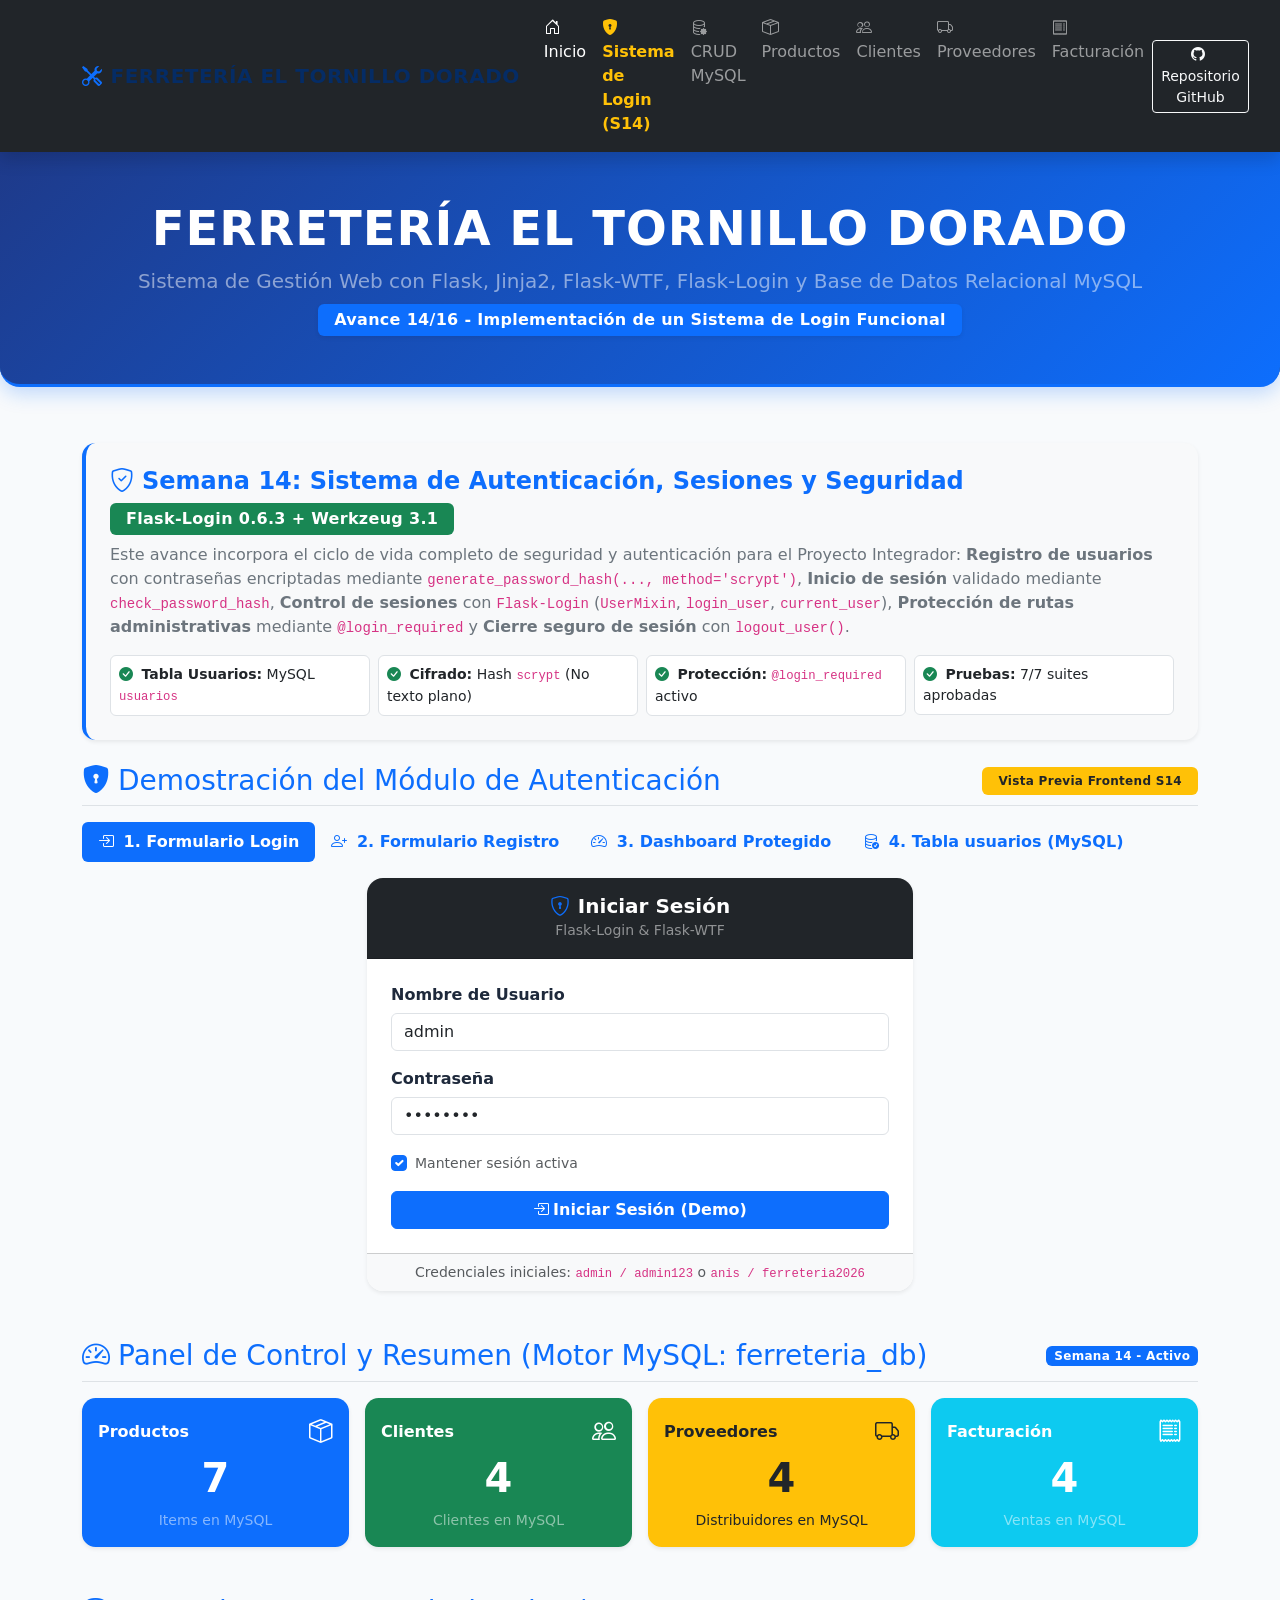
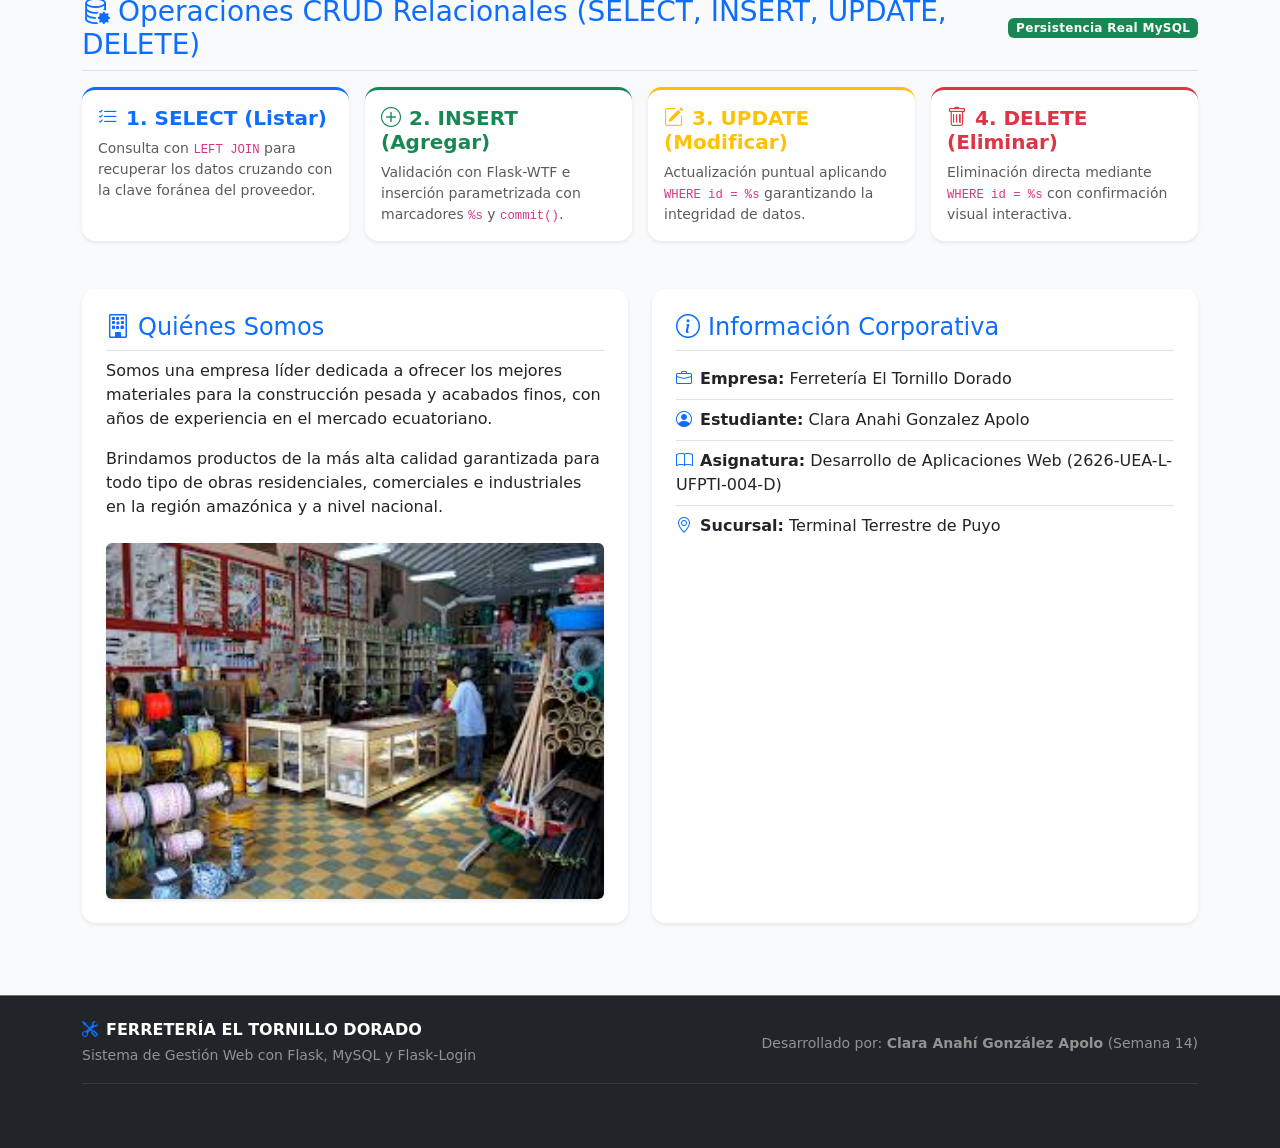
==== index.html @ 7a35a5f0 "Semana 14: Avance 14/16 - Implementación de un sistema de login funcional con Flask-Login, Werkzeug " ====
<!DOCTYPE html>
<html lang="es">
<head>
    <meta charset="UTF-8">
    <meta name="viewport" content="width=device-width, initial-scale=1.0">
    <title>Ferretería El Tornillo Dorado - Proyecto Integrador U4 (Semana 14)</title>
    <!-- Bootstrap 5 CSS -->
    <link href="https://cdn.jsdelivr.net/npm/bootstrap@5.3.2/dist/css/bootstrap.min.css" rel="stylesheet">
    <!-- Bootstrap Icons -->
    <link rel="stylesheet" href="https://cdn.jsdelivr.net/npm/bootstrap-icons@1.11.3/font/bootstrap-icons.min.css">
    <!-- Estilos personalizados -->
    <link rel="stylesheet" href="static/css/style.css">
</head>
<body>

    <!-- Navegación principal -->
    <nav class="navbar navbar-expand-lg navbar-dark bg-dark sticky-top shadow">
        <div class="container">
            <a class="navbar-brand fw-bold text-primary-emphasis" href="index.html">
                <i class="bi bi-tools text-primary me-2"></i>FERRETERÍA EL TORNILLO DORADO
            </a>
            <button class="navbar-toggler" type="button" data-bs-toggle="collapse" data-bs-target="#navbarNav" aria-controls="navbarNav" aria-expanded="false" aria-label="Toggle navigation">
                <span class="navbar-toggler-icon"></span>
            </button>
            <div class="collapse navbar-collapse" id="navbarNav">
                <ul class="navbar-nav me-auto">
                    <li class="nav-item"><a class="nav-link active" href="#resumen"><i class="bi bi-house-door me-1"></i>Inicio</a></li>
                    <li class="nav-item"><a class="nav-link text-warning fw-semibold" href="#auth-demo"><i class="bi bi-shield-lock-fill me-1"></i>Sistema de Login (S14)</a></li>
                    <li class="nav-item"><a class="nav-link" href="#crud"><i class="bi bi-database-gear me-1"></i>CRUD MySQL</a></li>
                    <li class="nav-item"><a class="nav-link" href="#productos"><i class="bi bi-box-seam me-1"></i>Productos</a></li>
                    <li class="nav-item"><a class="nav-link" href="#clientes"><i class="bi bi-people me-1"></i>Clientes</a></li>
                    <li class="nav-item"><a class="nav-link" href="#proveedores"><i class="bi bi-truck me-1"></i>Proveedores</a></li>
                    <li class="nav-item"><a class="nav-link" href="#facturacion"><i class="bi bi-receipt me-1"></i>Facturación</a></li>
                </ul>
                <div class="d-flex gap-2">
                    <a href="https://github.com/anis1605/2626-UEA-L-UFPTI-004-D-Semana14" target="_blank" class="btn btn-outline-light btn-sm">
                        <i class="bi bi-github me-1"></i>Repositorio GitHub
                    </a>
                </div>
            </div>
        </div>
    </nav>

    <!-- Encabezado Hero -->
    <header class="hero-header text-center py-5 bg-dark text-white border-bottom border-primary border-3">
        <div class="container">
            <h1 class="display-5 fw-bold text-uppercase">FERRETERÍA EL TORNILLO DORADO</h1>
            <p class="lead mb-2 text-white-50">Sistema de Gestión Web con Flask, Jinja2, Flask-WTF, Flask-Login y Base de Datos Relacional MySQL</p>
            <span class="badge bg-primary fs-6 px-3 py-2 shadow-sm">Avance 14/16 - Implementación de un Sistema de Login Funcional</span>
        </div>
    </header>

    <!-- Contenido principal -->
    <main class="container my-4">

        <!-- Banner Explicativo del Avance Semana 14 -->
        <div class="card p-4 border-start border-primary border-4 shadow-sm bg-light mb-4">
            <div class="d-flex justify-content-between align-items-center flex-wrap gap-2 mb-2">
                <h4 class="text-primary fw-bold mb-0">
                    <i class="bi bi-shield-check me-2"></i>Semana 14: Sistema de Autenticación, Sesiones y Seguridad
                </h4>
                <span class="badge bg-success px-3 py-2 fs-6">Flask-Login 0.6.3 + Werkzeug 3.1</span>
            </div>
            <p class="text-secondary mb-3">
                Este avance incorpora el ciclo de vida completo de seguridad y autenticación para el Proyecto Integrador:
                <strong>Registro de usuarios</strong> con contraseñas encriptadas mediante <code>generate_password_hash(..., method='scrypt')</code>,
                <strong>Inicio de sesión</strong> validado mediante <code>check_password_hash</code>,
                <strong>Control de sesiones</strong> con <code>Flask-Login</code> (<code>UserMixin</code>, <code>login_user</code>, <code>current_user</code>),
                <strong>Protección de rutas administrativas</strong> mediante <code>@login_required</code> y <strong>Cierre seguro de sesión</strong> con <code>logout_user()</code>.
            </p>
            <div class="row g-2 text-center text-md-start">
                <div class="col-md-3">
                    <div class="p-2 border rounded bg-white small">
                        <i class="bi bi-check-circle-fill text-success me-1"></i> <strong>Tabla Usuarios:</strong> MySQL <code>usuarios</code>
                    </div>
                </div>
                <div class="col-md-3">
                    <div class="p-2 border rounded bg-white small">
                        <i class="bi bi-check-circle-fill text-success me-1"></i> <strong>Cifrado:</strong> Hash <code>scrypt</code> (No texto plano)
                    </div>
                </div>
                <div class="col-md-3">
                    <div class="p-2 border rounded bg-white small">
                        <i class="bi bi-check-circle-fill text-success me-1"></i> <strong>Protección:</strong> <code>@login_required</code> activo
                    </div>
                </div>
                <div class="col-md-3">
                    <div class="p-2 border rounded bg-white small">
                        <i class="bi bi-check-circle-fill text-success me-1"></i> <strong>Pruebas:</strong> 7/7 suites aprobadas
                    </div>
                </div>
            </div>
        </div>

        <!-- Demostración Interactiva del Sistema de Login (S14) -->
        <section id="auth-demo" class="mb-5">
            <div class="d-flex justify-content-between align-items-center border-bottom pb-2 mb-3">
                <h3 class="text-primary mb-0"><i class="bi bi-shield-lock-fill me-2"></i>Demostración del Módulo de Autenticación</h3>
                <span class="badge bg-warning text-dark px-3 py-2">Vista Previa Frontend S14</span>
            </div>

            <ul class="nav nav-pills mb-3" id="pills-tab" role="tablist">
                <li class="nav-item" role="presentation">
                    <button class="nav-link active fw-bold" id="pills-login-tab" data-bs-toggle="pill" data-bs-target="#pills-login" type="button" role="tab">
                        <i class="bi bi-box-arrow-in-right me-1"></i> 1. Formulario Login
                    </button>
                </li>
                <li class="nav-item" role="presentation">
                    <button class="nav-link fw-bold" id="pills-registro-tab" data-bs-toggle="pill" data-bs-target="#pills-registro" type="button" role="tab">
                        <i class="bi bi-person-plus me-1"></i> 2. Formulario Registro
                    </button>
                </li>
                <li class="nav-item" role="presentation">
                    <button class="nav-link fw-bold" id="pills-dash-tab" data-bs-toggle="pill" data-bs-target="#pills-dash" type="button" role="tab">
                        <i class="bi bi-speedometer2 me-1"></i> 3. Dashboard Protegido
                    </button>
                </li>
                <li class="nav-item" role="presentation">
                    <button class="nav-link fw-bold" id="pills-db-tab" data-bs-toggle="pill" data-bs-target="#pills-db" type="button" role="tab">
                        <i class="bi bi-database-check me-1"></i> 4. Tabla usuarios (MySQL)
                    </button>
                </li>
            </ul>

            <div class="tab-content" id="pills-tabContent">
                <!-- Tab Login -->
                <div class="tab-pane fade show active" id="pills-login" role="tabpanel">
                    <div class="row justify-content-center">
                        <div class="col-md-6">
                            <div class="card shadow-sm border-0 rounded-4 overflow-hidden">
                                <div class="card-header bg-dark text-white text-center py-3">
                                    <h5 class="fw-bold mb-0"><i class="bi bi-shield-lock me-2 text-primary"></i>Iniciar Sesión</h5>
                                    <small class="text-white-50">Flask-Login & Flask-WTF</small>
                                </div>
                                <div class="card-body p-4 bg-white">
                                    <form onsubmit="event.preventDefault(); alert('En la aplicación Flask real (local), esto ejecuta check_password_hash() y login_user() contra MySQL.');">
                                        <div class="mb-3">
                                            <label class="form-label fw-semibold">Nombre de Usuario</label>
                                            <input type="text" class="form-control" value="admin" readonly>
                                        </div>
                                        <div class="mb-3">
                                            <label class="form-label fw-semibold">Contraseña</label>
                                            <input type="password" class="form-control" value="admin123" readonly>
                                        </div>
                                        <div class="mb-3 form-check">
                                            <input type="checkbox" class="form-check-input" id="checkSim" checked>
                                            <label class="form-check-label small text-muted" for="checkSim">Mantener sesión activa</label>
                                        </div>
                                        <div class="d-grid">
                                            <button type="submit" class="btn btn-primary fw-bold">
                                                <i class="bi bi-box-arrow-in-right me-1"></i>Iniciar Sesión (Demo)
                                            </button>
                                        </div>
                                    </form>
                                </div>
                                <div class="card-footer bg-light small text-center text-muted">
                                    Credenciales iniciales: <code>admin / admin123</code> o <code>anis / ferreteria2026</code>
                                </div>
                            </div>
                        </div>
                    </div>
                </div>

                <!-- Tab Registro -->
                <div class="tab-pane fade" id="pills-registro" role="tabpanel">
                    <div class="row justify-content-center">
                        <div class="col-md-6">
                            <div class="card shadow-sm border-0 rounded-4 overflow-hidden">
                                <div class="card-header bg-dark text-white text-center py-3">
                                    <h5 class="fw-bold mb-0"><i class="bi bi-person-plus me-2 text-success"></i>Registro de Nuevo Usuario</h5>
                                    <small class="text-white-50">Cifrado con Werkzeug generate_password_hash</small>
                                </div>
                                <div class="card-body p-4 bg-white">
                                    <form onsubmit="event.preventDefault(); alert('En Flask se genera el hash scrypt antes de ejecutar INSERT INTO usuarios.');">
                                        <div class="mb-3">
                                            <label class="form-label fw-semibold">Usuario (Único)</label>
                                            <input type="text" class="form-control" placeholder="Ej. claudia_admin">
                                        </div>
                                        <div class="mb-3">
                                            <label class="form-label fw-semibold">Nombre Completo</label>
                                            <input type="text" class="form-control" placeholder="Ej. Claudia Patricia Morales">
                                        </div>
                                        <div class="mb-3">
                                            <label class="form-label fw-semibold">Contraseña</label>
                                            <input type="password" class="form-control" placeholder="Mínimo 6 caracteres">
                                        </div>
                                        <div class="mb-3">
                                            <label class="form-label fw-semibold">Confirmar Contraseña</label>
                                            <input type="password" class="form-control" placeholder="Repita la contraseña">
                                        </div>
                                        <div class="d-grid">
                                            <button type="submit" class="btn btn-success fw-bold">
                                                <i class="bi bi-person-check me-1"></i>Registrar Cuenta
                                            </button>
                                        </div>
                                    </form>
                                </div>
                            </div>
                        </div>
                    </div>
                </div>

                <!-- Tab Dashboard -->
                <div class="tab-pane fade" id="pills-dash" role="tabpanel">
                    <div class="p-4 bg-dark text-white rounded-4 shadow-sm mb-3">
                        <div class="d-flex align-items-center mb-2">
                            <span class="badge bg-success me-2 px-3 py-2"><i class="bi bi-check-circle-fill me-1"></i>Sesión Activa</span>
                            <span class="badge bg-primary px-3 py-2">Rol: ADMIN</span>
                        </div>
                        <h3>¡Bienvenido(a), Clara Anahí González!</h3>
                        <p class="text-white-50 mb-3">Vista previa del panel administrativo accesible únicamente para usuarios autenticados con <code>@login_required</code>.</p>
                        <div class="d-flex gap-2">
                            <button class="btn btn-primary btn-sm"><i class="bi bi-box-seam me-1"></i>Gestionar Inventario</button>
                            <button class="btn btn-outline-danger btn-sm"><i class="bi bi-box-arrow-right me-1"></i>Cerrar Sesión (logout_user)</button>
                        </div>
                    </div>
                </div>

                <!-- Tab Base de Datos -->
                <div class="tab-pane fade" id="pills-db" role="tabpanel">
                    <div class="card shadow-sm border-0">
                        <div class="card-header bg-dark text-white d-flex justify-content-between align-items-center">
                            <span><i class="bi bi-table me-2"></i>Estructura y Registros de la Tabla <code>usuarios</code></span>
                            <span class="badge bg-info text-dark">MySQL: ferreteria_db</span>
                        </div>
                        <div class="table-responsive p-3">
                            <table class="table table-hover table-bordered align-middle mb-0">
                                <thead class="table-light">
                                    <tr>
                                        <th>ID</th>
                                        <th>Usuario</th>
                                        <th>Hash Almacenado (scrypt)</th>
                                        <th>Nombre</th>
                                        <th>Rol</th>
                                    </tr>
                                </thead>
                                <tbody>
                                    <tr>
                                        <td><code>1</code></td>
                                        <td><strong>admin</strong></td>
                                        <td><small class="text-muted font-monospace">scrypt:32768:8:1$rpEacFlUi0WEiBZQ$4ffd... (Protegido)</small></td>
                                        <td>Administrador General</td>
                                        <td><span class="badge bg-primary">admin</span></td>
                                    </tr>
                                    <tr>
                                        <td><code>2</code></td>
                                        <td><strong>anis</strong></td>
                                        <td><small class="text-muted font-monospace">scrypt:32768:8:1$nRKnSxNJhQjGMw2K$dfb2... (Protegido)</small></td>
                                        <td>Clara Anahí González</td>
                                        <td><span class="badge bg-primary">admin</span></td>
                                    </tr>
                                </tbody>
                            </table>
                        </div>
                    </div>
                </div>
            </div>
        </section>

        <!-- Resumen General -->
        <section id="resumen" class="mb-5">
            <div class="d-flex justify-content-between align-items-center border-bottom pb-2 mb-3">
                <h3 class="text-primary mb-0"><i class="bi bi-speedometer2 me-2"></i>Panel de Control y Resumen (Motor MySQL: ferreteria_db)</h3>
                <span class="badge bg-primary">Semana 14 - Activo</span>
            </div>
            <div class="row g-3 text-center">
                <div class="col-md-3 col-sm-6">
                    <div class="card p-3 bg-primary text-white h-100 shadow-sm">
                        <div class="d-flex justify-content-between align-items-center mb-1">
                            <span class="fw-semibold">Productos</span>
                            <i class="bi bi-box-seam fs-4"></i>
                        </div>
                        <h2 class="display-6 fw-bold">7</h2>
                        <p class="small mb-0 text-white-50">Items en MySQL</p>
                    </div>
                </div>
                <div class="col-md-3 col-sm-6">
                    <div class="card p-3 bg-success text-white h-100 shadow-sm">
                        <div class="d-flex justify-content-between align-items-center mb-1">
                            <span class="fw-semibold">Clientes</span>
                            <i class="bi bi-people fs-4"></i>
                        </div>
                        <h2 class="display-6 fw-bold">4</h2>
                        <p class="small mb-0 text-white-50">Clientes en MySQL</p>
                    </div>
                </div>
                <div class="col-md-3 col-sm-6">
                    <div class="card p-3 bg-warning text-dark h-100 shadow-sm">
                        <div class="d-flex justify-content-between align-items-center mb-1">
                            <span class="fw-semibold">Proveedores</span>
                            <i class="bi bi-truck fs-4"></i>
                        </div>
                        <h2 class="display-6 fw-bold">4</h2>
                        <p class="small mb-0 text-dark-50">Distribuidores en MySQL</p>
                    </div>
                </div>
                <div class="col-md-3 col-sm-6">
                    <div class="card p-3 bg-info text-white h-100 shadow-sm">
                        <div class="d-flex justify-content-between align-items-center mb-1">
                            <span class="fw-semibold">Facturación</span>
                            <i class="bi bi-receipt fs-4"></i>
                        </div>
                        <h2 class="display-6 fw-bold">4</h2>
                        <p class="small mb-0 text-white-50">Ventas en MySQL</p>
                    </div>
                </div>
            </div>
        </section>

        <!-- Sección de Operaciones CRUD en MySQL -->
        <section id="crud" class="mb-5">
            <div class="d-flex justify-content-between align-items-center border-bottom pb-2 mb-3">
                <h3 class="text-primary mb-0"><i class="bi bi-database-gear me-2"></i>Operaciones CRUD Relacionales (SELECT, INSERT, UPDATE, DELETE)</h3>
                <span class="badge bg-success">Persistencia Real MySQL</span>
            </div>
            <div class="row g-3">
                <div class="col-md-6 col-lg-3">
                    <div class="card h-100 p-3 border-top border-primary border-3 shadow-sm">
                        <h5 class="fw-bold text-primary"><i class="bi bi-list-check me-2"></i>1. SELECT (Listar)</h5>
                        <p class="small text-muted mb-0">Consulta con <code>LEFT JOIN</code> para recuperar los datos cruzando con la clave foránea del proveedor.</p>
                    </div>
                </div>
                <div class="col-md-6 col-lg-3">
                    <div class="card h-100 p-3 border-top border-success border-3 shadow-sm">
                        <h5 class="fw-bold text-success"><i class="bi bi-plus-circle me-2"></i>2. INSERT (Agregar)</h5>
                        <p class="small text-muted mb-0">Validación con Flask-WTF e inserción parametrizada con marcadores <code>%s</code> y <code>commit()</code>.</p>
                    </div>
                </div>
                <div class="col-md-6 col-lg-3">
                    <div class="card h-100 p-3 border-top border-warning border-3 shadow-sm">
                        <h5 class="fw-bold text-warning"><i class="bi bi-pencil-square me-2"></i>3. UPDATE (Modificar)</h5>
                        <p class="small text-muted mb-0">Actualización puntual aplicando <code>WHERE id = %s</code> garantizando la integridad de datos.</p>
                    </div>
                </div>
                <div class="col-md-6 col-lg-3">
                    <div class="card h-100 p-3 border-top border-danger border-3 shadow-sm">
                        <h5 class="fw-bold text-danger"><i class="bi bi-trash me-2"></i>4. DELETE (Eliminar)</h5>
                        <p class="small text-muted mb-0">Eliminación directa mediante <code>WHERE id = %s</code> con confirmación visual interactiva.</p>
                    </div>
                </div>
            </div>
        </section>

        <!-- Información Corporativa -->
        <section class="row g-4 mb-5">
            <div class="col-md-6">
                <div class="card h-100 p-4 shadow-sm">
                    <h4 class="text-primary border-bottom pb-2"><i class="bi bi-building me-2"></i>Quiénes Somos</h4>
                    <p>Somos una empresa líder dedicada a ofrecer los mejores materiales para la construcción pesada y acabados finos, con años de experiencia en el mercado ecuatoriano.</p>
                    <p>Brindamos productos de la más alta calidad garantizada para todo tipo de obras residenciales, comerciales e industriales en la región amazónica y a nivel nacional.</p>
                    <img src="static/img/ferreteria.jpg" alt="Ferretería El Tornillo Dorado" class="img-fluid rounded mt-2 shadow-sm">
                </div>
            </div>
            <div class="col-md-6">
                <div class="card h-100 p-4 shadow-sm">
                    <h4 class="text-primary border-bottom pb-2"><i class="bi bi-info-circle me-2"></i>Información Corporativa</h4>
                    <ul class="list-group list-group-flush mb-3">
                        <li class="list-group-item px-0"><strong><i class="bi bi-briefcase text-primary me-2"></i>Empresa:</strong> Ferretería El Tornillo Dorado</li>
                        <li class="list-group-item px-0"><strong><i class="bi bi-person-circle text-primary me-2"></i>Estudiante:</strong> Clara Anahi Gonzalez Apolo</li>
                        <li class="list-group-item px-0"><strong><i class="bi bi-book text-primary me-2"></i>Asignatura:</strong> Desarrollo de Aplicaciones Web (2626-UEA-L-UFPTI-004-D)</li>
                        <li class="list-group-item px-0"><strong><i class="bi bi-geo-alt text-primary me-2"></i>Sucursal:</strong> Terminal Terrestre de Puyo</li>
                    </ul>
                </div>
            </div>
        </section>

    </main>

    <!-- Pie de página -->
    <footer class="footer bg-dark text-white py-4 mt-auto border-top border-secondary">
        <div class="container text-center">
            <div class="row align-items-center">
                <div class="col-md-6 text-md-start mb-2 mb-md-0">
                    <h6 class="text-uppercase fw-bold mb-1"><i class="bi bi-tools text-primary me-2"></i>Ferretería El Tornillo Dorado</h6>
                    <small class="text-white-50">Sistema de Gestión Web con Flask, MySQL y Flask-Login</small>
                </div>
                <div class="col-md-6 text-md-end">
                    <small class="text-white-50">Desarrollado por: <strong>Clara Anahí González Apolo</strong> (Semana 14)</small>
                </div>
            </div>
            <hr class="border-secondary my-3">
            <small class="text-muted">&copy; 2026 Ferretería El Tornillo Dorado. Todos los derechos reservados.</small>
        </div>
    </footer>

    <!-- Bootstrap 5 JS Bundle -->
    <script src="https://cdn.jsdelivr.net/npm/bootstrap@5.3.2/dist/js/bootstrap.bundle.min.js"></script>
</body>
</html>
---- static/css/style.css ----
/* Estilos para Ferretería El Constructor - Avance 11/16 */

:root {
    --primary-color: #0d6efd;
    --secondary-color: #0b5ed7;
    --accent-color: #198754;
    --dark-bg: #1e293b;
    --light-bg: #f8fafc;
    --card-shadow: 0 4px 6px -1px rgba(0, 0, 0, 0.1), 0 2px 4px -1px rgba(0, 0, 0, 0.06);
}

body {
    font-family: 'Segoe UI', system-ui, -apple-system, BlinkMacSystemFont, Roboto, Oxygen, Ubuntu, Cantarell, sans-serif;
    background-color: var(--light-bg);
    color: #334155;
    min-height: 100vh;
    display: flex;
    flex-direction: column;
}

main {
    flex: 1 0 auto;
}

.hero-header {
    background: linear-gradient(135deg, #1e3a8a 0%, #0d6efd 100%);
    color: #ffffff;
    padding: 3rem 1rem;
    border-radius: 0 0 1.25rem 1.25rem;
    margin-bottom: 2rem;
    box-shadow: 0 6px 20px rgba(13, 110, 253, 0.25);
}

.hero-header h1 {
    font-weight: 800;
    letter-spacing: 1px;
}

.navbar-brand {
    font-weight: 700;
    letter-spacing: 0.5px;
}

.nav-link {
    font-weight: 500;
    transition: color 0.2s ease-in-out;
}

.card {
    border: none;
    border-radius: 0.85rem;
    box-shadow: var(--card-shadow);
    transition: transform 0.2s ease-in-out, box-shadow 0.2s ease-in-out;
}

.card:hover {
    box-shadow: 0 10px 15px -3px rgba(0, 0, 0, 0.1), 0 4px 6px -2px rgba(0, 0, 0, 0.05);
}

.table-responsive {
    border-radius: 0.75rem;
    overflow: hidden;
    box-shadow: var(--card-shadow);
}

.table th {
    background-color: #1e293b;
    color: #ffffff;
    vertical-align: middle;
}

/* Estilos para formularios y validación WTForms */
.form-label {
    margin-bottom: 0.35rem;
    color: #1e293b;
}

.form-control:focus, .form-select:focus {
    border-color: #3b82f6;
    box-shadow: 0 0 0 0.25rem rgba(59, 130, 246, 0.25);
}

.invalid-feedback {
    font-size: 0.85rem;
    font-weight: 500;
    margin-top: 0.3rem;
}

.is-invalid {
    border-color: #dc3545 !important;
    background-color: #fff8f8;
}

/* Pie de página */
footer {
    background-color: #0f172a;
    color: #94a3b8;
    padding: 2.5rem 0 1.5rem 0;
    margin-top: 3.5rem;
    border-top: 4px solid var(--primary-color);
}

footer a {
    color: #38bdf8;
    text-decoration: none;
}

footer a:hover {
    text-decoration: underline;
}

.badge {
    font-weight: 600;
    letter-spacing: 0.3px;
}
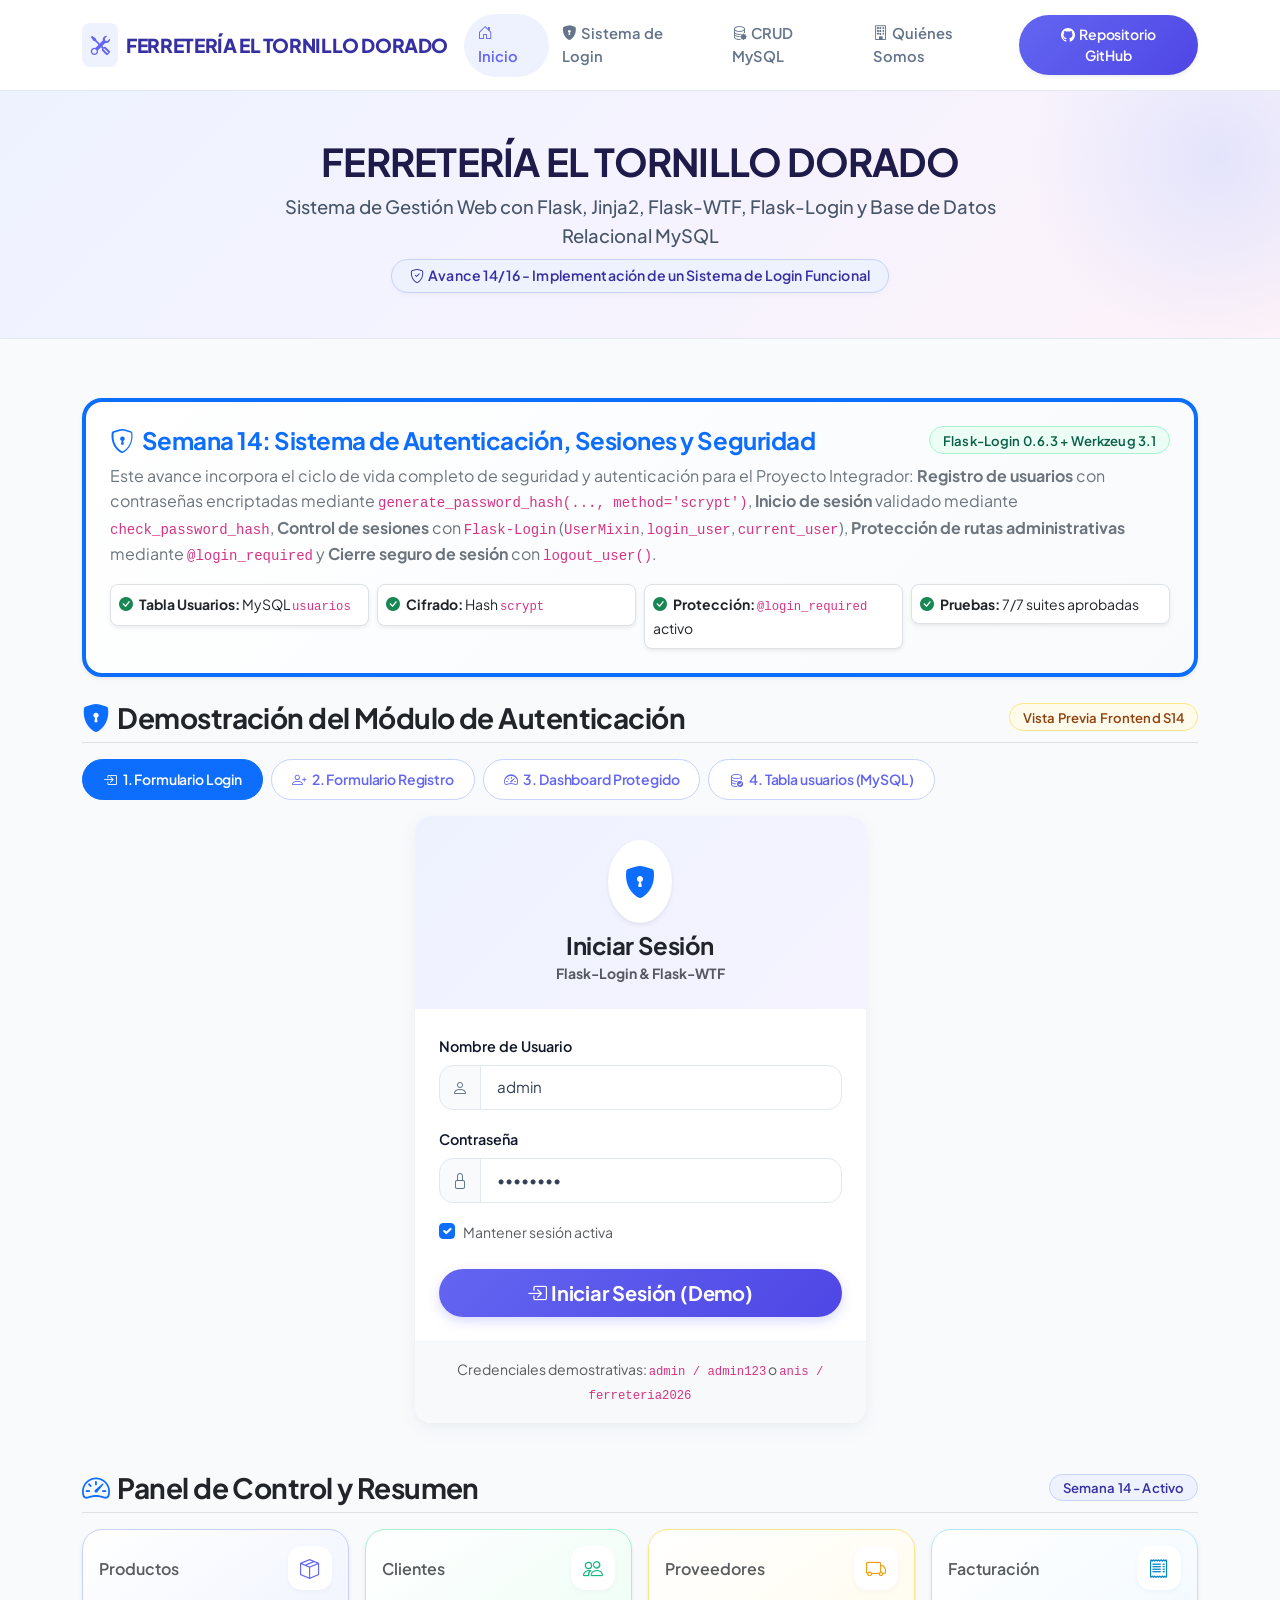
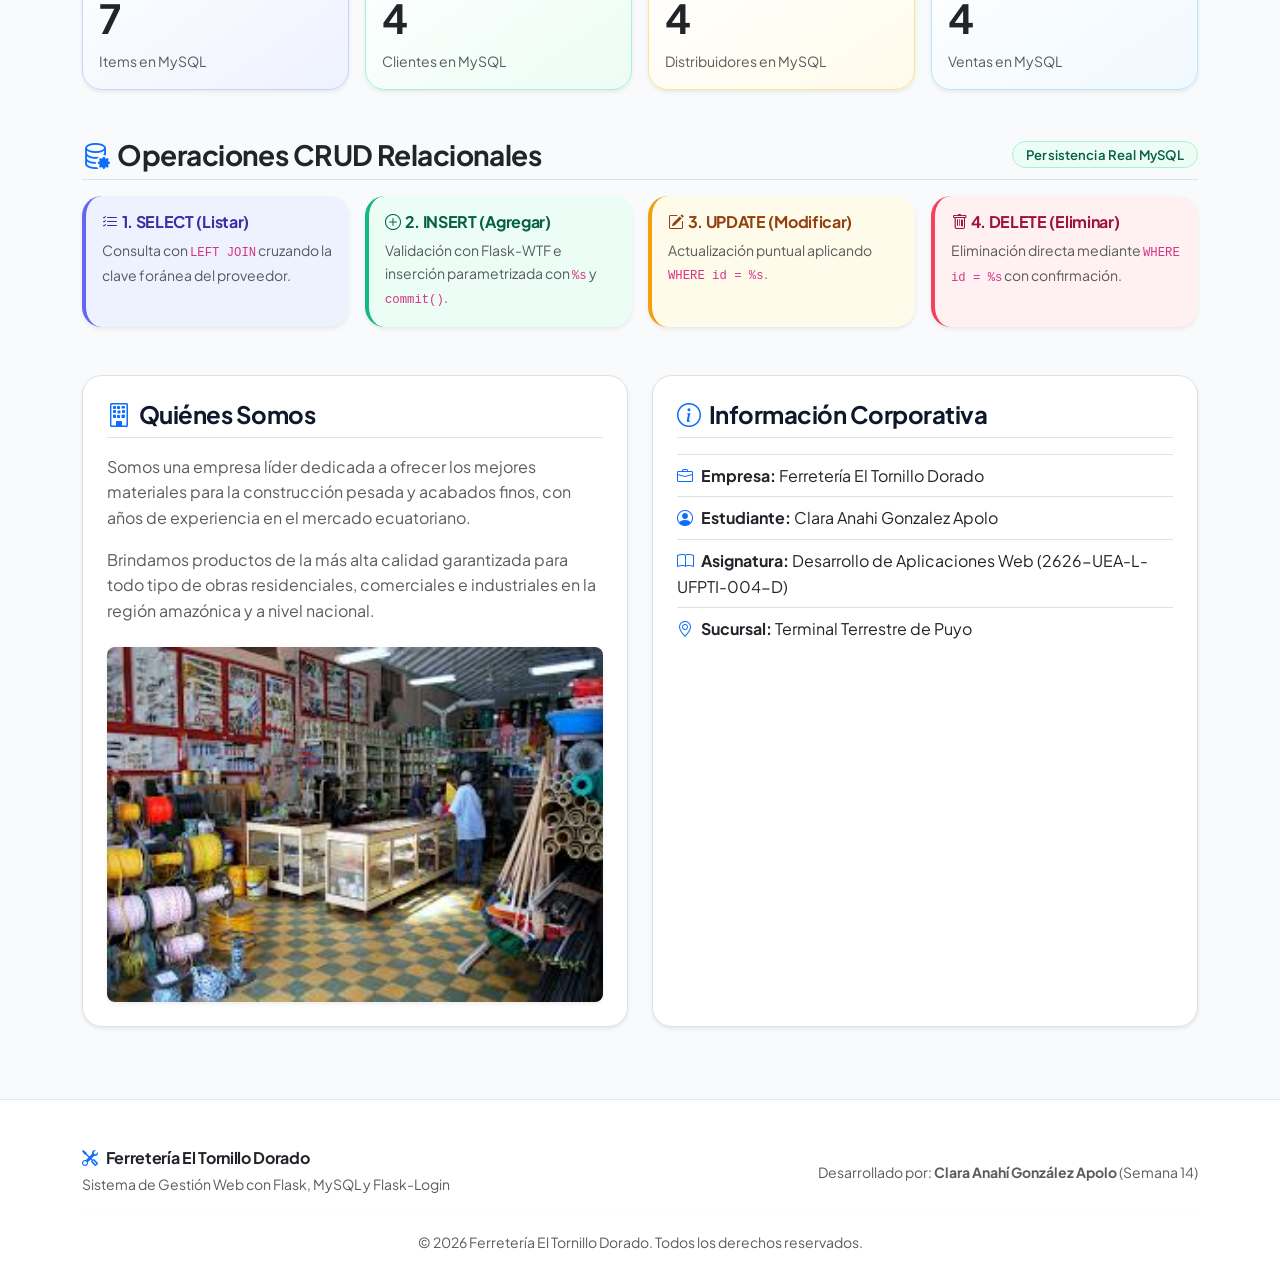
==== commit 723ee877: "style: Rediseño visual UI/UX pastel profesional, paleta suave, tipografía Plus Jakarta Sans y microi" ====
--- a/index.html
+++ b/index.html
@@ -4,36 +4,38 @@
     <meta charset="UTF-8">
     <meta name="viewport" content="width=device-width, initial-scale=1.0">
     <title>Ferretería El Tornillo Dorado - Proyecto Integrador U4 (Semana 14)</title>
+    <!-- Google Fonts: Plus Jakarta Sans -->
+    <link rel="preconnect" href="https://fonts.googleapis.com">
+    <link rel="preconnect" href="https://fonts.gstatic.com" crossorigin>
+    <link href="https://fonts.googleapis.com/css2?family=Plus+Jakarta+Sans:wght@300;400;500;600;700;800&display=swap" rel="stylesheet">
     <!-- Bootstrap 5 CSS -->
     <link href="https://cdn.jsdelivr.net/npm/bootstrap@5.3.2/dist/css/bootstrap.min.css" rel="stylesheet">
     <!-- Bootstrap Icons -->
     <link rel="stylesheet" href="https://cdn.jsdelivr.net/npm/bootstrap-icons@1.11.3/font/bootstrap-icons.min.css">
-    <!-- Estilos personalizados -->
+    <!-- Estilos personalizados Pastel UI/UX -->
     <link rel="stylesheet" href="static/css/style.css">
 </head>
 <body>
 
-    <!-- Navegación principal -->
-    <nav class="navbar navbar-expand-lg navbar-dark bg-dark sticky-top shadow">
+    <!-- Navegación principal Frosted Pastel -->
+    <nav class="navbar navbar-expand-lg sticky-top">
         <div class="container">
-            <a class="navbar-brand fw-bold text-primary-emphasis" href="index.html">
-                <i class="bi bi-tools text-primary me-2"></i>FERRETERÍA EL TORNILLO DORADO
+            <a class="navbar-brand" href="index.html">
+                <i class="bi bi-tools"></i>
+                <span>FERRETERÍA EL TORNILLO DORADO</span>
             </a>
-            <button class="navbar-toggler" type="button" data-bs-toggle="collapse" data-bs-target="#navbarNav" aria-controls="navbarNav" aria-expanded="false" aria-label="Toggle navigation">
+            <button class="navbar-toggler border-0 shadow-none" type="button" data-bs-toggle="collapse" data-bs-target="#navbarNav" aria-controls="navbarNav" aria-expanded="false" aria-label="Toggle navigation">
                 <span class="navbar-toggler-icon"></span>
             </button>
             <div class="collapse navbar-collapse" id="navbarNav">
-                <ul class="navbar-nav me-auto">
+                <ul class="navbar-nav me-auto mb-2 mb-lg-0 align-items-lg-center">
                     <li class="nav-item"><a class="nav-link active" href="#resumen"><i class="bi bi-house-door me-1"></i>Inicio</a></li>
-                    <li class="nav-item"><a class="nav-link text-warning fw-semibold" href="#auth-demo"><i class="bi bi-shield-lock-fill me-1"></i>Sistema de Login (S14)</a></li>
+                    <li class="nav-item"><a class="nav-link text-primary fw-semibold" href="#auth-demo"><i class="bi bi-shield-lock-fill me-1"></i>Sistema de Login</a></li>
                     <li class="nav-item"><a class="nav-link" href="#crud"><i class="bi bi-database-gear me-1"></i>CRUD MySQL</a></li>
-                    <li class="nav-item"><a class="nav-link" href="#productos"><i class="bi bi-box-seam me-1"></i>Productos</a></li>
-                    <li class="nav-item"><a class="nav-link" href="#clientes"><i class="bi bi-people me-1"></i>Clientes</a></li>
-                    <li class="nav-item"><a class="nav-link" href="#proveedores"><i class="bi bi-truck me-1"></i>Proveedores</a></li>
-                    <li class="nav-item"><a class="nav-link" href="#facturacion"><i class="bi bi-receipt me-1"></i>Facturación</a></li>
+                    <li class="nav-item"><a class="nav-link" href="#empresa"><i class="bi bi-building me-1"></i>Quiénes Somos</a></li>
                 </ul>
                 <div class="d-flex gap-2">
-                    <a href="https://github.com/anis1605/2626-UEA-L-UFPTI-004-D-Semana14" target="_blank" class="btn btn-outline-light btn-sm">
+                    <a href="https://github.com/anis1605/2626-UEA-L-UFPTI-004-D-Semana14" target="_blank" class="btn btn-primary btn-sm shadow-sm">
                         <i class="bi bi-github me-1"></i>Repositorio GitHub
                     </a>
                 </div>
@@ -41,25 +43,29 @@
         </div>
     </nav>
 
-    <!-- Encabezado Hero -->
-    <header class="hero-header text-center py-5 bg-dark text-white border-bottom border-primary border-3">
+    <!-- Encabezado Hero Suave -->
+    <header class="hero-header text-center">
         <div class="container">
-            <h1 class="display-5 fw-bold text-uppercase">FERRETERÍA EL TORNILLO DORADO</h1>
-            <p class="lead mb-2 text-white-50">Sistema de Gestión Web con Flask, Jinja2, Flask-WTF, Flask-Login y Base de Datos Relacional MySQL</p>
-            <span class="badge bg-primary fs-6 px-3 py-2 shadow-sm">Avance 14/16 - Implementación de un Sistema de Login Funcional</span>
+            <h1 class="display-5 fw-bold">FERRETERÍA EL TORNILLO DORADO</h1>
+            <p class="lead mb-0">Sistema de Gestión Web con Flask, Jinja2, Flask-WTF, Flask-Login y Base de Datos Relacional MySQL</p>
+            <div class="mt-2">
+                <span class="badge bg-primary">
+                    <i class="bi bi-shield-check me-1"></i>Avance 14/16 - Implementación de un Sistema de Login Funcional
+                </span>
+            </div>
         </div>
     </header>
 
     <!-- Contenido principal -->
     <main class="container my-4">
 
-        <!-- Banner Explicativo del Avance Semana 14 -->
-        <div class="card p-4 border-start border-primary border-4 shadow-sm bg-light mb-4">
+        <!-- Banner Explicativo del Avance Semana 14 en Tonos Suaves -->
+        <div class="card p-4 border-start border-primary border-4 shadow-sm mb-4" style="background: linear-gradient(135deg, #ffffff 0%, #f8fafc 100%);">
             <div class="d-flex justify-content-between align-items-center flex-wrap gap-2 mb-2">
                 <h4 class="text-primary fw-bold mb-0">
-                    <i class="bi bi-shield-check me-2"></i>Semana 14: Sistema de Autenticación, Sesiones y Seguridad
+                    <i class="bi bi-shield-lock me-2"></i>Semana 14: Sistema de Autenticación, Sesiones y Seguridad
                 </h4>
-                <span class="badge bg-success px-3 py-2 fs-6">Flask-Login 0.6.3 + Werkzeug 3.1</span>
+                <span class="badge bg-success">Flask-Login 0.6.3 + Werkzeug 3.1</span>
             </div>
             <p class="text-secondary mb-3">
                 Este avance incorpora el ciclo de vida completo de seguridad y autenticación para el Proyecto Integrador:
@@ -70,22 +76,22 @@
             </p>
             <div class="row g-2 text-center text-md-start">
                 <div class="col-md-3">
-                    <div class="p-2 border rounded bg-white small">
+                    <div class="p-2 border rounded-3 bg-white small shadow-sm">
                         <i class="bi bi-check-circle-fill text-success me-1"></i> <strong>Tabla Usuarios:</strong> MySQL <code>usuarios</code>
                     </div>
                 </div>
                 <div class="col-md-3">
-                    <div class="p-2 border rounded bg-white small">
-                        <i class="bi bi-check-circle-fill text-success me-1"></i> <strong>Cifrado:</strong> Hash <code>scrypt</code> (No texto plano)
+                    <div class="p-2 border rounded-3 bg-white small shadow-sm">
+                        <i class="bi bi-check-circle-fill text-success me-1"></i> <strong>Cifrado:</strong> Hash <code>scrypt</code>
                     </div>
                 </div>
                 <div class="col-md-3">
-                    <div class="p-2 border rounded bg-white small">
+                    <div class="p-2 border rounded-3 bg-white small shadow-sm">
                         <i class="bi bi-check-circle-fill text-success me-1"></i> <strong>Protección:</strong> <code>@login_required</code> activo
                     </div>
                 </div>
                 <div class="col-md-3">
-                    <div class="p-2 border rounded bg-white small">
+                    <div class="p-2 border rounded-3 bg-white small shadow-sm">
                         <i class="bi bi-check-circle-fill text-success me-1"></i> <strong>Pruebas:</strong> 7/7 suites aprobadas
                     </div>
                 </div>
@@ -95,28 +101,28 @@
         <!-- Demostración Interactiva del Sistema de Login (S14) -->
         <section id="auth-demo" class="mb-5">
             <div class="d-flex justify-content-between align-items-center border-bottom pb-2 mb-3">
-                <h3 class="text-primary mb-0"><i class="bi bi-shield-lock-fill me-2"></i>Demostración del Módulo de Autenticación</h3>
-                <span class="badge bg-warning text-dark px-3 py-2">Vista Previa Frontend S14</span>
-            </div>
-
-            <ul class="nav nav-pills mb-3" id="pills-tab" role="tablist">
+                <h3 class="mb-0 text-dark"><i class="bi bi-shield-lock-fill text-primary me-2"></i>Demostración del Módulo de Autenticación</h3>
+                <span class="badge bg-warning">Vista Previa Frontend S14</span>
+            </div>
+
+            <ul class="nav nav-pills mb-3 gap-2" id="pills-tab" role="tablist">
                 <li class="nav-item" role="presentation">
-                    <button class="nav-link active fw-bold" id="pills-login-tab" data-bs-toggle="pill" data-bs-target="#pills-login" type="button" role="tab">
+                    <button class="btn btn-outline-primary btn-sm active fw-semibold" id="pills-login-tab" data-bs-toggle="pill" data-bs-target="#pills-login" type="button" role="tab">
                         <i class="bi bi-box-arrow-in-right me-1"></i> 1. Formulario Login
                     </button>
                 </li>
                 <li class="nav-item" role="presentation">
-                    <button class="nav-link fw-bold" id="pills-registro-tab" data-bs-toggle="pill" data-bs-target="#pills-registro" type="button" role="tab">
+                    <button class="btn btn-outline-primary btn-sm fw-semibold" id="pills-registro-tab" data-bs-toggle="pill" data-bs-target="#pills-registro" type="button" role="tab">
                         <i class="bi bi-person-plus me-1"></i> 2. Formulario Registro
                     </button>
                 </li>
                 <li class="nav-item" role="presentation">
-                    <button class="nav-link fw-bold" id="pills-dash-tab" data-bs-toggle="pill" data-bs-target="#pills-dash" type="button" role="tab">
+                    <button class="btn btn-outline-primary btn-sm fw-semibold" id="pills-dash-tab" data-bs-toggle="pill" data-bs-target="#pills-dash" type="button" role="tab">
                         <i class="bi bi-speedometer2 me-1"></i> 3. Dashboard Protegido
                     </button>
                 </li>
                 <li class="nav-item" role="presentation">
-                    <button class="nav-link fw-bold" id="pills-db-tab" data-bs-toggle="pill" data-bs-target="#pills-db" type="button" role="tab">
+                    <button class="btn btn-outline-primary btn-sm fw-semibold" id="pills-db-tab" data-bs-toggle="pill" data-bs-target="#pills-db" type="button" role="tab">
                         <i class="bi bi-database-check me-1"></i> 4. Tabla usuarios (MySQL)
                     </button>
                 </li>
@@ -126,35 +132,44 @@
                 <!-- Tab Login -->
                 <div class="tab-pane fade show active" id="pills-login" role="tabpanel">
                     <div class="row justify-content-center">
-                        <div class="col-md-6">
-                            <div class="card shadow-sm border-0 rounded-4 overflow-hidden">
-                                <div class="card-header bg-dark text-white text-center py-3">
-                                    <h5 class="fw-bold mb-0"><i class="bi bi-shield-lock me-2 text-primary"></i>Iniciar Sesión</h5>
-                                    <small class="text-white-50">Flask-Login & Flask-WTF</small>
+                        <div class="col-md-6 col-lg-5">
+                            <div class="card shadow-md border-0 rounded-4 overflow-hidden">
+                                <div class="card-header text-center py-4 border-0" style="background: linear-gradient(135deg, #eef2ff 0%, #f5f3ff 100%);">
+                                    <div class="d-inline-flex p-3 rounded-circle bg-white shadow-sm text-primary mb-2">
+                                        <i class="bi bi-shield-lock-fill fs-2"></i>
+                                    </div>
+                                    <h4 class="fw-bold mb-0 text-dark">Iniciar Sesión</h4>
+                                    <small class="text-muted">Flask-Login & Flask-WTF</small>
                                 </div>
                                 <div class="card-body p-4 bg-white">
-                                    <form onsubmit="event.preventDefault(); alert('En la aplicación Flask real (local), esto ejecuta check_password_hash() y login_user() contra MySQL.');">
+                                    <form onsubmit="event.preventDefault(); alert('En la aplicación Flask local, esto ejecuta check_password_hash() y login_user() contra MySQL.');">
                                         <div class="mb-3">
-                                            <label class="form-label fw-semibold">Nombre de Usuario</label>
-                                            <input type="text" class="form-control" value="admin" readonly>
+                                            <label class="form-label">Nombre de Usuario</label>
+                                            <div class="input-group">
+                                                <span class="input-group-text"><i class="bi bi-person"></i></span>
+                                                <input type="text" class="form-control" value="admin" readonly>
+                                            </div>
                                         </div>
                                         <div class="mb-3">
-                                            <label class="form-label fw-semibold">Contraseña</label>
-                                            <input type="password" class="form-control" value="admin123" readonly>
-                                        </div>
-                                        <div class="mb-3 form-check">
+                                            <label class="form-label">Contraseña</label>
+                                            <div class="input-group">
+                                                <span class="input-group-text"><i class="bi bi-lock"></i></span>
+                                                <input type="password" class="form-control" value="admin123" readonly>
+                                            </div>
+                                        </div>
+                                        <div class="mb-4 form-check">
                                             <input type="checkbox" class="form-check-input" id="checkSim" checked>
                                             <label class="form-check-label small text-muted" for="checkSim">Mantener sesión activa</label>
                                         </div>
                                         <div class="d-grid">
-                                            <button type="submit" class="btn btn-primary fw-bold">
+                                            <button type="submit" class="btn btn-primary btn-lg fw-bold">
                                                 <i class="bi bi-box-arrow-in-right me-1"></i>Iniciar Sesión (Demo)
                                             </button>
                                         </div>
                                     </form>
                                 </div>
-                                <div class="card-footer bg-light small text-center text-muted">
-                                    Credenciales iniciales: <code>admin / admin123</code> o <code>anis / ferreteria2026</code>
+                                <div class="card-footer bg-light small text-center text-muted py-3">
+                                    Credenciales demostrativas: <code>admin / admin123</code> o <code>anis / ferreteria2026</code>
                                 </div>
                             </div>
                         </div>
@@ -164,32 +179,35 @@
                 <!-- Tab Registro -->
                 <div class="tab-pane fade" id="pills-registro" role="tabpanel">
                     <div class="row justify-content-center">
-                        <div class="col-md-6">
-                            <div class="card shadow-sm border-0 rounded-4 overflow-hidden">
-                                <div class="card-header bg-dark text-white text-center py-3">
-                                    <h5 class="fw-bold mb-0"><i class="bi bi-person-plus me-2 text-success"></i>Registro de Nuevo Usuario</h5>
-                                    <small class="text-white-50">Cifrado con Werkzeug generate_password_hash</small>
+                        <div class="col-md-6 col-lg-5">
+                            <div class="card shadow-md border-0 rounded-4 overflow-hidden">
+                                <div class="card-header text-center py-4 border-0" style="background: linear-gradient(135deg, #ecfdf5 0%, #f0fdfa 100%);">
+                                    <div class="d-inline-flex p-3 rounded-circle bg-white shadow-sm text-success mb-2">
+                                        <i class="bi bi-person-plus-fill fs-2"></i>
+                                    </div>
+                                    <h4 class="fw-bold mb-0 text-dark">Registro de Nuevo Usuario</h4>
+                                    <small class="text-muted">Cifrado con Werkzeug generate_password_hash</small>
                                 </div>
                                 <div class="card-body p-4 bg-white">
                                     <form onsubmit="event.preventDefault(); alert('En Flask se genera el hash scrypt antes de ejecutar INSERT INTO usuarios.');">
                                         <div class="mb-3">
-                                            <label class="form-label fw-semibold">Usuario (Único)</label>
+                                            <label class="form-label">Usuario (Único)</label>
                                             <input type="text" class="form-control" placeholder="Ej. claudia_admin">
                                         </div>
                                         <div class="mb-3">
-                                            <label class="form-label fw-semibold">Nombre Completo</label>
+                                            <label class="form-label">Nombre Completo</label>
                                             <input type="text" class="form-control" placeholder="Ej. Claudia Patricia Morales">
                                         </div>
                                         <div class="mb-3">
-                                            <label class="form-label fw-semibold">Contraseña</label>
+                                            <label class="form-label">Contraseña</label>
                                             <input type="password" class="form-control" placeholder="Mínimo 6 caracteres">
                                         </div>
-                                        <div class="mb-3">
-                                            <label class="form-label fw-semibold">Confirmar Contraseña</label>
+                                        <div class="mb-4">
+                                            <label class="form-label">Confirmar Contraseña</label>
                                             <input type="password" class="form-control" placeholder="Repita la contraseña">
                                         </div>
                                         <div class="d-grid">
-                                            <button type="submit" class="btn btn-success fw-bold">
+                                            <button type="submit" class="btn btn-success btn-lg fw-bold">
                                                 <i class="bi bi-person-check me-1"></i>Registrar Cuenta
                                             </button>
                                         </div>
@@ -202,13 +220,13 @@
 
                 <!-- Tab Dashboard -->
                 <div class="tab-pane fade" id="pills-dash" role="tabpanel">
-                    <div class="p-4 bg-dark text-white rounded-4 shadow-sm mb-3">
+                    <div class="p-4 p-md-5 rounded-4 shadow-sm mb-3" style="background: linear-gradient(135deg, #eef2ff 0%, #f5f3ff 50%, #fdf4ff 100%); border: 1px solid var(--pastel-indigo-border);">
                         <div class="d-flex align-items-center mb-2">
                             <span class="badge bg-success me-2 px-3 py-2"><i class="bi bi-check-circle-fill me-1"></i>Sesión Activa</span>
                             <span class="badge bg-primary px-3 py-2">Rol: ADMIN</span>
                         </div>
-                        <h3>¡Bienvenido(a), Clara Anahí González!</h3>
-                        <p class="text-white-50 mb-3">Vista previa del panel administrativo accesible únicamente para usuarios autenticados con <code>@login_required</code>.</p>
+                        <h3 class="fw-bold text-dark">¡Bienvenido(a), Clara Anahí González!</h3>
+                        <p class="text-secondary mb-3">Vista previa del panel administrativo accesible únicamente para usuarios autenticados con <code>@login_required</code>.</p>
                         <div class="d-flex gap-2">
                             <button class="btn btn-primary btn-sm"><i class="bi bi-box-seam me-1"></i>Gestionar Inventario</button>
                             <button class="btn btn-outline-danger btn-sm"><i class="bi bi-box-arrow-right me-1"></i>Cerrar Sesión (logout_user)</button>
@@ -218,14 +236,14 @@
 
                 <!-- Tab Base de Datos -->
                 <div class="tab-pane fade" id="pills-db" role="tabpanel">
-                    <div class="card shadow-sm border-0">
-                        <div class="card-header bg-dark text-white d-flex justify-content-between align-items-center">
-                            <span><i class="bi bi-table me-2"></i>Estructura y Registros de la Tabla <code>usuarios</code></span>
-                            <span class="badge bg-info text-dark">MySQL: ferreteria_db</span>
-                        </div>
-                        <div class="table-responsive p-3">
-                            <table class="table table-hover table-bordered align-middle mb-0">
-                                <thead class="table-light">
+                    <div class="card shadow-sm border rounded-4 overflow-hidden">
+                        <div class="card-header bg-white d-flex justify-content-between align-items-center py-3">
+                            <span class="fw-bold text-dark"><i class="bi bi-table text-primary me-2"></i>Estructura y Registros de la Tabla <code>usuarios</code></span>
+                            <span class="badge bg-info">MySQL: ferreteria_db</span>
+                        </div>
+                        <div class="table-responsive p-0">
+                            <table class="table table-hover align-middle mb-0">
+                                <thead>
                                     <tr>
                                         <th>ID</th>
                                         <th>Usuario</th>
@@ -260,48 +278,48 @@
         <!-- Resumen General -->
         <section id="resumen" class="mb-5">
             <div class="d-flex justify-content-between align-items-center border-bottom pb-2 mb-3">
-                <h3 class="text-primary mb-0"><i class="bi bi-speedometer2 me-2"></i>Panel de Control y Resumen (Motor MySQL: ferreteria_db)</h3>
+                <h3 class="mb-0 text-dark"><i class="bi bi-speedometer2 text-primary me-2"></i>Panel de Control y Resumen</h3>
                 <span class="badge bg-primary">Semana 14 - Activo</span>
             </div>
-            <div class="row g-3 text-center">
+            <div class="row g-3">
                 <div class="col-md-3 col-sm-6">
-                    <div class="card p-3 bg-primary text-white h-100 shadow-sm">
+                    <div class="card p-3 metric-card-indigo h-100 shadow-sm">
                         <div class="d-flex justify-content-between align-items-center mb-1">
-                            <span class="fw-semibold">Productos</span>
-                            <i class="bi bi-box-seam fs-4"></i>
-                        </div>
-                        <h2 class="display-6 fw-bold">7</h2>
-                        <p class="small mb-0 text-white-50">Items en MySQL</p>
+                            <span class="fw-semibold text-muted">Productos</span>
+                            <div class="metric-icon"><i class="bi bi-box-seam"></i></div>
+                        </div>
+                        <h2 class="display-6 fw-bold text-dark">7</h2>
+                        <p class="small mb-0 text-muted">Items en MySQL</p>
                     </div>
                 </div>
                 <div class="col-md-3 col-sm-6">
-                    <div class="card p-3 bg-success text-white h-100 shadow-sm">
+                    <div class="card p-3 metric-card-mint h-100 shadow-sm">
                         <div class="d-flex justify-content-between align-items-center mb-1">
-                            <span class="fw-semibold">Clientes</span>
-                            <i class="bi bi-people fs-4"></i>
-                        </div>
-                        <h2 class="display-6 fw-bold">4</h2>
-                        <p class="small mb-0 text-white-50">Clientes en MySQL</p>
+                            <span class="fw-semibold text-muted">Clientes</span>
+                            <div class="metric-icon"><i class="bi bi-people"></i></div>
+                        </div>
+                        <h2 class="display-6 fw-bold text-dark">4</h2>
+                        <p class="small mb-0 text-muted">Clientes en MySQL</p>
                     </div>
                 </div>
                 <div class="col-md-3 col-sm-6">
-                    <div class="card p-3 bg-warning text-dark h-100 shadow-sm">
+                    <div class="card p-3 metric-card-amber h-100 shadow-sm">
                         <div class="d-flex justify-content-between align-items-center mb-1">
-                            <span class="fw-semibold">Proveedores</span>
-                            <i class="bi bi-truck fs-4"></i>
-                        </div>
-                        <h2 class="display-6 fw-bold">4</h2>
-                        <p class="small mb-0 text-dark-50">Distribuidores en MySQL</p>
+                            <span class="fw-semibold text-muted">Proveedores</span>
+                            <div class="metric-icon"><i class="bi bi-truck"></i></div>
+                        </div>
+                        <h2 class="display-6 fw-bold text-dark">4</h2>
+                        <p class="small mb-0 text-muted">Distribuidores en MySQL</p>
                     </div>
                 </div>
                 <div class="col-md-3 col-sm-6">
-                    <div class="card p-3 bg-info text-white h-100 shadow-sm">
+                    <div class="card p-3 metric-card-sky h-100 shadow-sm">
                         <div class="d-flex justify-content-between align-items-center mb-1">
-                            <span class="fw-semibold">Facturación</span>
-                            <i class="bi bi-receipt fs-4"></i>
-                        </div>
-                        <h2 class="display-6 fw-bold">4</h2>
-                        <p class="small mb-0 text-white-50">Ventas en MySQL</p>
+                            <span class="fw-semibold text-muted">Facturación</span>
+                            <div class="metric-icon"><i class="bi bi-receipt"></i></div>
+                        </div>
+                        <h2 class="display-6 fw-bold text-dark">4</h2>
+                        <p class="small mb-0 text-muted">Ventas en MySQL</p>
                     </div>
                 </div>
             </div>
@@ -310,55 +328,55 @@
         <!-- Sección de Operaciones CRUD en MySQL -->
         <section id="crud" class="mb-5">
             <div class="d-flex justify-content-between align-items-center border-bottom pb-2 mb-3">
-                <h3 class="text-primary mb-0"><i class="bi bi-database-gear me-2"></i>Operaciones CRUD Relacionales (SELECT, INSERT, UPDATE, DELETE)</h3>
+                <h3 class="mb-0 text-dark"><i class="bi bi-database-gear text-primary me-2"></i>Operaciones CRUD Relacionales</h3>
                 <span class="badge bg-success">Persistencia Real MySQL</span>
             </div>
             <div class="row g-3">
                 <div class="col-md-6 col-lg-3">
-                    <div class="card h-100 p-3 border-top border-primary border-3 shadow-sm">
-                        <h5 class="fw-bold text-primary"><i class="bi bi-list-check me-2"></i>1. SELECT (Listar)</h5>
-                        <p class="small text-muted mb-0">Consulta con <code>LEFT JOIN</code> para recuperar los datos cruzando con la clave foránea del proveedor.</p>
+                    <div class="card h-100 p-3 shadow-sm border-0" style="background: var(--pastel-indigo-light); border-left: 4px solid var(--pastel-indigo) !important;">
+                        <h6 class="fw-bold" style="color: var(--pastel-indigo-text);"><i class="bi bi-list-check me-1"></i>1. SELECT (Listar)</h6>
+                        <p class="small text-muted mb-0">Consulta con <code>LEFT JOIN</code> cruzando la clave foránea del proveedor.</p>
                     </div>
                 </div>
                 <div class="col-md-6 col-lg-3">
-                    <div class="card h-100 p-3 border-top border-success border-3 shadow-sm">
-                        <h5 class="fw-bold text-success"><i class="bi bi-plus-circle me-2"></i>2. INSERT (Agregar)</h5>
-                        <p class="small text-muted mb-0">Validación con Flask-WTF e inserción parametrizada con marcadores <code>%s</code> y <code>commit()</code>.</p>
+                    <div class="card h-100 p-3 shadow-sm border-0" style="background: var(--pastel-mint-light); border-left: 4px solid var(--pastel-mint) !important;">
+                        <h6 class="fw-bold" style="color: var(--pastel-mint-text);"><i class="bi bi-plus-circle me-1"></i>2. INSERT (Agregar)</h6>
+                        <p class="small text-muted mb-0">Validación con Flask-WTF e inserción parametrizada con <code>%s</code> y <code>commit()</code>.</p>
                     </div>
                 </div>
                 <div class="col-md-6 col-lg-3">
-                    <div class="card h-100 p-3 border-top border-warning border-3 shadow-sm">
-                        <h5 class="fw-bold text-warning"><i class="bi bi-pencil-square me-2"></i>3. UPDATE (Modificar)</h5>
-                        <p class="small text-muted mb-0">Actualización puntual aplicando <code>WHERE id = %s</code> garantizando la integridad de datos.</p>
+                    <div class="card h-100 p-3 shadow-sm border-0" style="background: var(--pastel-amber-light); border-left: 4px solid var(--pastel-amber) !important;">
+                        <h6 class="fw-bold" style="color: var(--pastel-amber-text);"><i class="bi bi-pencil-square me-1"></i>3. UPDATE (Modificar)</h6>
+                        <p class="small text-muted mb-0">Actualización puntual aplicando <code>WHERE id = %s</code>.</p>
                     </div>
                 </div>
                 <div class="col-md-6 col-lg-3">
-                    <div class="card h-100 p-3 border-top border-danger border-3 shadow-sm">
-                        <h5 class="fw-bold text-danger"><i class="bi bi-trash me-2"></i>4. DELETE (Eliminar)</h5>
-                        <p class="small text-muted mb-0">Eliminación directa mediante <code>WHERE id = %s</code> con confirmación visual interactiva.</p>
+                    <div class="card h-100 p-3 shadow-sm border-0" style="background: var(--pastel-rose-light); border-left: 4px solid var(--pastel-rose) !important;">
+                        <h6 class="fw-bold" style="color: var(--pastel-rose-text);"><i class="bi bi-trash me-1"></i>4. DELETE (Eliminar)</h6>
+                        <p class="small text-muted mb-0">Eliminación directa mediante <code>WHERE id = %s</code> con confirmación.</p>
                     </div>
                 </div>
             </div>
         </section>
 
         <!-- Información Corporativa -->
-        <section class="row g-4 mb-5">
+        <section id="empresa" class="row g-4 mb-5">
             <div class="col-md-6">
-                <div class="card h-100 p-4 shadow-sm">
-                    <h4 class="text-primary border-bottom pb-2"><i class="bi bi-building me-2"></i>Quiénes Somos</h4>
-                    <p>Somos una empresa líder dedicada a ofrecer los mejores materiales para la construcción pesada y acabados finos, con años de experiencia en el mercado ecuatoriano.</p>
-                    <p>Brindamos productos de la más alta calidad garantizada para todo tipo de obras residenciales, comerciales e industriales en la región amazónica y a nivel nacional.</p>
-                    <img src="static/img/ferreteria.jpg" alt="Ferretería El Tornillo Dorado" class="img-fluid rounded mt-2 shadow-sm">
+                <div class="card h-100 p-4 shadow-sm border">
+                    <h4 class="border-bottom pb-2 mb-3"><i class="bi bi-building text-primary me-2"></i>Quiénes Somos</h4>
+                    <p class="text-muted">Somos una empresa líder dedicada a ofrecer los mejores materiales para la construcción pesada y acabados finos, con años de experiencia en el mercado ecuatoriano.</p>
+                    <p class="text-muted">Brindamos productos de la más alta calidad garantizada para todo tipo de obras residenciales, comerciales e industriales en la región amazónica y a nivel nacional.</p>
+                    <img src="static/img/ferreteria.jpg" alt="Ferretería El Tornillo Dorado" class="img-fluid rounded-3 mt-2 shadow-sm">
                 </div>
             </div>
             <div class="col-md-6">
-                <div class="card h-100 p-4 shadow-sm">
-                    <h4 class="text-primary border-bottom pb-2"><i class="bi bi-info-circle me-2"></i>Información Corporativa</h4>
+                <div class="card h-100 p-4 shadow-sm border">
+                    <h4 class="border-bottom pb-2 mb-3"><i class="bi bi-info-circle text-primary me-2"></i>Información Corporativa</h4>
                     <ul class="list-group list-group-flush mb-3">
-                        <li class="list-group-item px-0"><strong><i class="bi bi-briefcase text-primary me-2"></i>Empresa:</strong> Ferretería El Tornillo Dorado</li>
-                        <li class="list-group-item px-0"><strong><i class="bi bi-person-circle text-primary me-2"></i>Estudiante:</strong> Clara Anahi Gonzalez Apolo</li>
-                        <li class="list-group-item px-0"><strong><i class="bi bi-book text-primary me-2"></i>Asignatura:</strong> Desarrollo de Aplicaciones Web (2626-UEA-L-UFPTI-004-D)</li>
-                        <li class="list-group-item px-0"><strong><i class="bi bi-geo-alt text-primary me-2"></i>Sucursal:</strong> Terminal Terrestre de Puyo</li>
+                        <li class="list-group-item px-0 bg-transparent"><strong><i class="bi bi-briefcase text-primary me-2"></i>Empresa:</strong> Ferretería El Tornillo Dorado</li>
+                        <li class="list-group-item px-0 bg-transparent"><strong><i class="bi bi-person-circle text-primary me-2"></i>Estudiante:</strong> Clara Anahi Gonzalez Apolo</li>
+                        <li class="list-group-item px-0 bg-transparent"><strong><i class="bi bi-book text-primary me-2"></i>Asignatura:</strong> Desarrollo de Aplicaciones Web (2626-UEA-L-UFPTI-004-D)</li>
+                        <li class="list-group-item px-0 bg-transparent"><strong><i class="bi bi-geo-alt text-primary me-2"></i>Sucursal:</strong> Terminal Terrestre de Puyo</li>
                     </ul>
                 </div>
             </div>
@@ -366,19 +384,19 @@
 
     </main>
 
-    <!-- Pie de página -->
-    <footer class="footer bg-dark text-white py-4 mt-auto border-top border-secondary">
+    <!-- Pie de página Pastel -->
+    <footer class="footer mt-auto">
         <div class="container text-center">
             <div class="row align-items-center">
                 <div class="col-md-6 text-md-start mb-2 mb-md-0">
-                    <h6 class="text-uppercase fw-bold mb-1"><i class="bi bi-tools text-primary me-2"></i>Ferretería El Tornillo Dorado</h6>
-                    <small class="text-white-50">Sistema de Gestión Web con Flask, MySQL y Flask-Login</small>
+                    <h6 class="fw-bold mb-1 text-dark"><i class="bi bi-tools text-primary me-2"></i>Ferretería El Tornillo Dorado</h6>
+                    <small class="text-muted">Sistema de Gestión Web con Flask, MySQL y Flask-Login</small>
                 </div>
                 <div class="col-md-6 text-md-end">
-                    <small class="text-white-50">Desarrollado por: <strong>Clara Anahí González Apolo</strong> (Semana 14)</small>
-                </div>
-            </div>
-            <hr class="border-secondary my-3">
+                    <small class="text-muted">Desarrollado por: <strong>Clara Anahí González Apolo</strong> (Semana 14)</small>
+                </div>
+            </div>
+            <hr class="my-3">
             <small class="text-muted">&copy; 2026 Ferretería El Tornillo Dorado. Todos los derechos reservados.</small>
         </div>
     </footer>
--- a/static/css/style.css
+++ b/static/css/style.css
@@ -1,115 +1,594 @@
-/* Estilos para Ferretería El Constructor - Avance 11/16 */
+/* ==============================================================================
+   FERRETERÍA EL TORNILLO DORADO - SISTEMA DE DISEÑO UI/UX PASTEL PROFESIONAL
+   Diseño suave, moderno, limpio y amigable para entornos SaaS y de Gestión
+   ============================================================================== */
+
+@import url('https://fonts.googleapis.com/css2?family=Plus+Jakarta+Sans:wght@300;400;500;600;700;800&display=swap');
 
 :root {
-    --primary-color: #0d6efd;
-    --secondary-color: #0b5ed7;
-    --accent-color: #198754;
-    --dark-bg: #1e293b;
-    --light-bg: #f8fafc;
-    --card-shadow: 0 4px 6px -1px rgba(0, 0, 0, 0.1), 0 2px 4px -1px rgba(0, 0, 0, 0.06);
-}
-
+    /* Paleta Pastel Profesional */
+    --pastel-indigo: #6366f1;
+    --pastel-indigo-light: #eef2ff;
+    --pastel-indigo-border: #c7d2fe;
+    --pastel-indigo-text: #3730a3;
+
+    --pastel-teal: #0d9488;
+    --pastel-teal-light: #f0fdfa;
+    --pastel-teal-border: #99f6e4;
+    --pastel-teal-text: #115e59;
+
+    --pastel-mint: #10b981;
+    --pastel-mint-light: #ecfdf5;
+    --pastel-mint-border: #a7f3d0;
+    --pastel-mint-text: #065f46;
+
+    --pastel-peach: #f97316;
+    --pastel-peach-light: #fff7ed;
+    --pastel-peach-border: #ffedd5;
+    --pastel-peach-text: #9a3412;
+
+    --pastel-amber: #f59e0b;
+    --pastel-amber-light: #fffbeb;
+    --pastel-amber-border: #fde68a;
+    --pastel-amber-text: #92400e;
+
+    --pastel-rose: #f43f5e;
+    --pastel-rose-light: #fff1f2;
+    --pastel-rose-border: #fecdd3;
+    --pastel-rose-text: #9f1239;
+
+    --pastel-sky: #0284c7;
+    --pastel-sky-light: #f0f9ff;
+    --pastel-sky-border: #bae6fd;
+    --pastel-sky-text: #0369a1;
+
+    --pastel-lavender: #8b5cf6;
+    --pastel-lavender-light: #f5f3ff;
+    --pastel-lavender-border: #ddd6fe;
+    --pastel-lavender-text: #5b21b6;
+
+    /* Fondos y Neutros */
+    --bg-canvas: #f8fafc;
+    --bg-card: #ffffff;
+    --text-heading: #0f172a;
+    --text-body: #334155;
+    --text-muted: #64748b;
+    --border-soft: #e2e8f0;
+    --border-light: #f1f5f9;
+
+    /* Sombras Difusas Suaves */
+    --shadow-sm: 0 2px 4px rgba(148, 163, 184, 0.08);
+    --shadow-md: 0 6px 18px -2px rgba(148, 163, 184, 0.12), 0 2px 6px -1px rgba(148, 163, 184, 0.06);
+    --shadow-lg: 0 12px 28px -4px rgba(148, 163, 184, 0.15), 0 4px 10px -2px rgba(148, 163, 184, 0.08);
+    --shadow-pill: 0 4px 12px rgba(99, 102, 241, 0.12);
+
+    /* Radios Suaves */
+    --radius-sm: 8px;
+    --radius-md: 14px;
+    --radius-lg: 20px;
+    --radius-full: 9999px;
+}
+
+/* ==============================================================================
+   RESET Y TIPOGRAFÍA
+   ============================================================================== */
 body {
-    font-family: 'Segoe UI', system-ui, -apple-system, BlinkMacSystemFont, Roboto, Oxygen, Ubuntu, Cantarell, sans-serif;
-    background-color: var(--light-bg);
-    color: #334155;
+    font-family: 'Plus Jakarta Sans', system-ui, -apple-system, sans-serif;
+    background-color: var(--bg-canvas);
+    color: var(--text-body);
+    line-height: 1.6;
     min-height: 100vh;
     display: flex;
     flex-direction: column;
+    -webkit-font-smoothing: antialiased;
 }
 
 main {
     flex: 1 0 auto;
 }
 
+h1, h2, h3, h4, h5, h6 {
+    font-weight: 700;
+    color: var(--text-heading);
+    letter-spacing: -0.02em;
+}
+
+/* ==============================================================================
+   BARRA DE NAVEGACIÓN FROSTED PASTEL
+   ============================================================================== */
+.navbar {
+    background: rgba(255, 255, 255, 0.88) !important;
+    backdrop-filter: blur(14px);
+    -webkit-backdrop-filter: blur(14px);
+    border-bottom: 1px solid var(--border-soft) !important;
+    padding: 0.85rem 0;
+    transition: all 0.3s ease;
+}
+
+.navbar-brand {
+    font-weight: 800;
+    font-size: 1.2rem;
+    color: var(--pastel-indigo-text) !important;
+    letter-spacing: -0.02em;
+    display: flex;
+    align-items: center;
+}
+
+.navbar-brand i {
+    color: var(--pastel-indigo);
+    background: var(--pastel-indigo-light);
+    padding: 0.4rem 0.55rem;
+    border-radius: var(--radius-sm);
+    margin-right: 0.5rem;
+}
+
+.nav-link {
+    font-weight: 600;
+    color: var(--text-muted) !important;
+    padding: 0.5rem 0.85rem !important;
+    border-radius: var(--radius-full);
+    transition: all 0.2s ease;
+    font-size: 0.92rem;
+}
+
+.nav-link:hover, .nav-link.active {
+    color: var(--pastel-indigo) !important;
+    background-color: var(--pastel-indigo-light);
+}
+
+.dropdown-menu {
+    background: #ffffff;
+    border: 1px solid var(--border-soft);
+    border-radius: var(--radius-md);
+    box-shadow: var(--shadow-lg);
+    padding: 0.5rem;
+}
+
+.dropdown-item {
+    font-weight: 500;
+    color: var(--text-body);
+    border-radius: var(--radius-sm);
+    padding: 0.5rem 0.85rem;
+    transition: all 0.15s ease;
+}
+
+.dropdown-item:hover {
+    background-color: var(--pastel-indigo-light);
+    color: var(--pastel-indigo-text);
+}
+
+.dropdown-divider {
+    border-color: var(--border-light);
+}
+
+/* ==============================================================================
+   HERO HEADER SUAVE Y AIROSO
+   ============================================================================== */
 .hero-header {
-    background: linear-gradient(135deg, #1e3a8a 0%, #0d6efd 100%);
-    color: #ffffff;
-    padding: 3rem 1rem;
-    border-radius: 0 0 1.25rem 1.25rem;
-    margin-bottom: 2rem;
-    box-shadow: 0 6px 20px rgba(13, 110, 253, 0.25);
+    background: linear-gradient(135deg, #eef2ff 0%, #f5f3ff 50%, #fdf2f8 100%);
+    color: var(--text-heading);
+    padding: 3rem 1.5rem 2.8rem;
+    border-bottom: 1px solid var(--border-soft);
+    margin-bottom: 2.2rem;
+    position: relative;
+    overflow: hidden;
+}
+
+.hero-header::before {
+    content: '';
+    position: absolute;
+    top: -50%;
+    right: -10%;
+    width: 380px;
+    height: 380px;
+    background: radial-gradient(circle, rgba(199, 210, 254, 0.45) 0%, rgba(255, 255, 255, 0) 70%);
+    border-radius: 50%;
+    pointer-events: none;
 }
 
 .hero-header h1 {
     font-weight: 800;
-    letter-spacing: 1px;
-}
-
-.navbar-brand {
+    font-size: 2.4rem;
+    color: #1e1b4b;
+    margin-bottom: 0.4rem;
+}
+
+.hero-header p.lead {
+    color: #475569;
+    font-weight: 500;
+    font-size: 1.15rem;
+    max-width: 750px;
+    margin: 0 auto;
+}
+
+.hero-header .badge {
+    box-shadow: var(--shadow-sm);
+    padding: 0.55rem 1.15rem;
+    border-radius: var(--radius-full);
+    font-weight: 600;
+    font-size: 0.88rem;
+    background-color: #ffffff !important;
+    color: var(--pastel-indigo-text) !important;
+    border: 1px solid var(--pastel-indigo-border);
+}
+
+/* ==============================================================================
+   TARJETAS Y CONTENEDORES (CARD DESIGN)
+   ============================================================================== */
+.card {
+    background-color: var(--bg-card);
+    border: 1px solid var(--border-soft);
+    border-radius: var(--radius-lg);
+    box-shadow: var(--shadow-md);
+    transition: transform 0.25s cubic-bezier(0.16, 1, 0.3, 1), box-shadow 0.25s ease;
+    overflow: hidden;
+}
+
+.card:hover {
+    box-shadow: var(--shadow-lg);
+}
+
+.card-header {
+    background: #ffffff;
+    border-bottom: 1px solid var(--border-light);
+    padding: 1.25rem 1.5rem;
     font-weight: 700;
-    letter-spacing: 0.5px;
-}
-
-.nav-link {
-    font-weight: 500;
-    transition: color 0.2s ease-in-out;
-}
-
-.card {
+}
+
+.card-footer {
+    background: #f8fafc;
+    border-top: 1px solid var(--border-light);
+    padding: 1rem 1.5rem;
+}
+
+/* ==============================================================================
+   TARJETAS DE MÉTRICAS PASTEL
+   ============================================================================== */
+.metric-card-indigo {
+    background: linear-gradient(145deg, #ffffff 0%, #eef2ff 100%) !important;
+    border: 1px solid var(--pastel-indigo-border) !important;
+    color: var(--text-heading) !important;
+}
+.metric-card-indigo .metric-icon {
+    background: #ffffff;
+    color: var(--pastel-indigo);
+    box-shadow: var(--shadow-sm);
+}
+
+.metric-card-mint {
+    background: linear-gradient(145deg, #ffffff 0%, #ecfdf5 100%) !important;
+    border: 1px solid var(--pastel-mint-border) !important;
+    color: var(--text-heading) !important;
+}
+.metric-card-mint .metric-icon {
+    background: #ffffff;
+    color: var(--pastel-mint);
+    box-shadow: var(--shadow-sm);
+}
+
+.metric-card-amber {
+    background: linear-gradient(145deg, #ffffff 0%, #fffbeb 100%) !important;
+    border: 1px solid var(--pastel-amber-border) !important;
+    color: var(--text-heading) !important;
+}
+.metric-card-amber .metric-icon {
+    background: #ffffff;
+    color: var(--pastel-amber);
+    box-shadow: var(--shadow-sm);
+}
+
+.metric-card-sky {
+    background: linear-gradient(145deg, #ffffff 0%, #f0f9ff 100%) !important;
+    border: 1px solid var(--pastel-sky-border) !important;
+    color: var(--text-heading) !important;
+}
+.metric-card-sky .metric-icon {
+    background: #ffffff;
+    color: var(--pastel-sky);
+    box-shadow: var(--shadow-sm);
+}
+
+.metric-icon {
+    width: 44px;
+    height: 44px;
+    border-radius: var(--radius-md);
+    display: inline-flex;
+    align-items: center;
+    justify-content: center;
+    font-size: 1.25rem;
+}
+
+/* ==============================================================================
+   BOTONES PASTEL CON MICROMOVIMIENTO
+   ============================================================================== */
+.btn {
+    font-family: inherit;
+    font-weight: 600;
+    border-radius: var(--radius-full);
+    padding: 0.55rem 1.25rem;
+    transition: all 0.2s cubic-bezier(0.16, 1, 0.3, 1);
+    letter-spacing: -0.01em;
+}
+
+.btn:active {
+    transform: scale(0.98);
+}
+
+.btn-primary {
+    background: linear-gradient(135deg, #6366f1 0%, #4f46e5 100%);
     border: none;
-    border-radius: 0.85rem;
-    box-shadow: var(--card-shadow);
-    transition: transform 0.2s ease-in-out, box-shadow 0.2s ease-in-out;
-}
-
-.card:hover {
-    box-shadow: 0 10px 15px -3px rgba(0, 0, 0, 0.1), 0 4px 6px -2px rgba(0, 0, 0, 0.05);
-}
-
-.table-responsive {
-    border-radius: 0.75rem;
-    overflow: hidden;
-    box-shadow: var(--card-shadow);
-}
-
-.table th {
-    background-color: #1e293b;
     color: #ffffff;
-    vertical-align: middle;
-}
-
-/* Estilos para formularios y validación WTForms */
-.form-label {
-    margin-bottom: 0.35rem;
-    color: #1e293b;
-}
-
-.form-control:focus, .form-select:focus {
-    border-color: #3b82f6;
-    box-shadow: 0 0 0 0.25rem rgba(59, 130, 246, 0.25);
-}
-
-.invalid-feedback {
-    font-size: 0.85rem;
-    font-weight: 500;
-    margin-top: 0.3rem;
-}
-
-.is-invalid {
-    border-color: #dc3545 !important;
-    background-color: #fff8f8;
-}
-
-/* Pie de página */
-footer {
-    background-color: #0f172a;
-    color: #94a3b8;
-    padding: 2.5rem 0 1.5rem 0;
-    margin-top: 3.5rem;
-    border-top: 4px solid var(--primary-color);
-}
-
-footer a {
-    color: #38bdf8;
-    text-decoration: none;
-}
-
-footer a:hover {
-    text-decoration: underline;
-}
-
+    box-shadow: 0 4px 12px rgba(99, 102, 241, 0.25);
+}
+
+.btn-primary:hover {
+    background: linear-gradient(135deg, #4f46e5 0%, #4338ca 100%);
+    transform: translateY(-2px);
+    box-shadow: 0 6px 16px rgba(99, 102, 241, 0.35);
+    color: #ffffff;
+}
+
+.btn-success {
+    background: linear-gradient(135deg, #10b981 0%, #059669 100%);
+    border: none;
+    color: #ffffff;
+    box-shadow: 0 4px 12px rgba(16, 185, 129, 0.25);
+}
+
+.btn-success:hover {
+    background: linear-gradient(135deg, #059669 0%, #047857 100%);
+    transform: translateY(-2px);
+    box-shadow: 0 6px 16px rgba(16, 185, 129, 0.35);
+    color: #ffffff;
+}
+
+.btn-outline-primary {
+    color: var(--pastel-indigo);
+    border: 1.5px solid var(--pastel-indigo-border);
+    background-color: #ffffff;
+}
+
+.btn-outline-primary:hover {
+    background-color: var(--pastel-indigo-light);
+    border-color: var(--pastel-indigo);
+    color: var(--pastel-indigo-text);
+    transform: translateY(-1px);
+}
+
+.btn-outline-danger {
+    color: var(--pastel-rose);
+    border: 1.5px solid var(--pastel-rose-border);
+    background-color: #ffffff;
+}
+
+.btn-outline-danger:hover {
+    background-color: var(--pastel-rose-light);
+    border-color: var(--pastel-rose);
+    color: var(--pastel-rose-text);
+    transform: translateY(-1px);
+}
+
+.btn-outline-light {
+    color: var(--text-body);
+    border: 1.5px solid var(--border-soft);
+    background: #ffffff;
+}
+
+.btn-outline-light:hover {
+    background: var(--bg-canvas);
+    color: var(--text-heading);
+    border-color: #cbd5e1;
+}
+
+/* ==============================================================================
+   BADGES PASTEL SUAVES
+   ============================================================================== */
 .badge {
     font-weight: 600;
-    letter-spacing: 0.3px;
-}
+    padding: 0.4rem 0.8rem;
+    border-radius: var(--radius-full);
+    font-size: 0.82rem;
+    letter-spacing: 0.01em;
+}
+
+.badge.bg-primary {
+    background-color: var(--pastel-indigo-light) !important;
+    color: var(--pastel-indigo-text) !important;
+    border: 1px solid var(--pastel-indigo-border);
+}
+
+.badge.bg-success {
+    background-color: var(--pastel-mint-light) !important;
+    color: var(--pastel-mint-text) !important;
+    border: 1px solid var(--pastel-mint-border);
+}
+
+.badge.bg-warning {
+    background-color: var(--pastel-amber-light) !important;
+    color: var(--pastel-amber-text) !important;
+    border: 1px solid var(--pastel-amber-border);
+}
+
+.badge.bg-danger {
+    background-color: var(--pastel-rose-light) !important;
+    color: var(--pastel-rose-text) !important;
+    border: 1px solid var(--pastel-rose-border);
+}
+
+.badge.bg-info {
+    background-color: var(--pastel-sky-light) !important;
+    color: var(--pastel-sky-text) !important;
+    border: 1px solid var(--pastel-sky-border);
+}
+
+.badge.bg-secondary {
+    background-color: #f1f5f9 !important;
+    color: #475569 !important;
+    border: 1px solid #e2e8f0;
+}
+
+/* ==============================================================================
+   TABLAS LIMPIAS Y SUAVES
+   ============================================================================== */
+.table-responsive {
+    border-radius: var(--radius-md);
+    border: 1px solid var(--border-soft);
+    background: #ffffff;
+    box-shadow: var(--shadow-sm);
+}
+
+.table {
+    margin-bottom: 0;
+    font-size: 0.93rem;
+}
+
+.table thead th, thead.table-dark th {
+    background: #f8fafc !important;
+    color: #475569 !important;
+    font-weight: 700;
+    font-size: 0.78rem;
+    text-transform: uppercase;
+    letter-spacing: 0.05em;
+    padding: 0.95rem 1rem;
+    border-bottom: 1.5px solid var(--border-soft) !important;
+}
+
+.table tbody tr {
+    transition: background-color 0.15s ease;
+}
+
+.table tbody tr:hover {
+    background-color: #f8fafc !important;
+}
+
+.table tbody td {
+    padding: 0.95rem 1rem;
+    vertical-align: middle;
+    border-bottom: 1px solid var(--border-light);
+    color: var(--text-body);
+}
+
+/* ==============================================================================
+   FORMULARIOS Y CAMPOS WTFORMS
+   ============================================================================== */
+.form-label {
+    font-weight: 600;
+    font-size: 0.9rem;
+    color: var(--text-heading);
+    margin-bottom: 0.4rem;
+}
+
+.form-control, .form-select {
+    border-radius: var(--radius-md);
+    border: 1.5px solid var(--border-soft);
+    padding: 0.65rem 1rem;
+    font-size: 0.95rem;
+    color: var(--text-body);
+    background-color: #ffffff;
+    transition: all 0.2s ease;
+}
+
+.form-control:focus, .form-select:focus {
+    border-color: var(--pastel-indigo);
+    background-color: #ffffff;
+    box-shadow: 0 0 0 4px rgba(99, 102, 241, 0.12);
+    outline: none;
+}
+
+.input-group-text {
+    background-color: #f8fafc;
+    border: 1.5px solid var(--border-soft);
+    border-radius: var(--radius-md) 0 0 var(--radius-md);
+    color: var(--text-muted);
+}
+
+.input-group .form-control {
+    border-radius: 0 var(--radius-md) var(--radius-md) 0;
+}
+
+.is-invalid {
+    border-color: var(--pastel-rose) !important;
+    background-color: var(--pastel-rose-light) !important;
+}
+
+.is-invalid:focus {
+    box-shadow: 0 0 0 4px rgba(244, 63, 94, 0.15) !important;
+}
+
+/* ==============================================================================
+   ALERTAS FLASH PASTEL
+   ============================================================================== */
+.alert {
+    border-radius: var(--radius-md);
+    padding: 0.9rem 1.25rem;
+    font-weight: 500;
+    font-size: 0.92rem;
+    box-shadow: var(--shadow-sm);
+    border-width: 1px;
+}
+
+.alert-success {
+    background-color: var(--pastel-mint-light);
+    border-color: var(--pastel-mint-border);
+    color: var(--pastel-mint-text);
+}
+
+.alert-danger {
+    background-color: var(--pastel-rose-light);
+    border-color: var(--pastel-rose-border);
+    color: var(--pastel-rose-text);
+}
+
+.alert-warning {
+    background-color: var(--pastel-amber-light);
+    border-color: var(--pastel-amber-border);
+    color: var(--pastel-amber-text);
+}
+
+.alert-info {
+    background-color: var(--pastel-sky-light);
+    border-color: var(--pastel-sky-border);
+    color: var(--pastel-sky-text);
+}
+
+/* ==============================================================================
+   PIE DE PÁGINA (FOOTER)
+   ============================================================================== */
+footer.footer {
+    background-color: #ffffff;
+    border-top: 1px solid var(--border-soft);
+    color: var(--text-muted);
+    padding: 3rem 0 2rem;
+    margin-top: 4rem;
+}
+
+footer.footer h5, footer.footer h6 {
+    color: var(--text-heading);
+    font-weight: 700;
+}
+
+footer.footer p, footer.footer small {
+    color: var(--text-muted);
+}
+
+footer.footer hr {
+    border-color: var(--border-light);
+}
+
+/* ==============================================================================
+   ANIMACIONES SUAVES Y MICROMOVIMIENTOS
+   ============================================================================== */
+@keyframes fadeInSoft {
+    from {
+        opacity: 0;
+        transform: translateY(6px);
+    }
+    to {
+        opacity: 1;
+        transform: translateY(0);
+    }
+}
+
+.card, .table-responsive, .hero-header {
+    animation: fadeInSoft 0.35s ease-out;
+}
